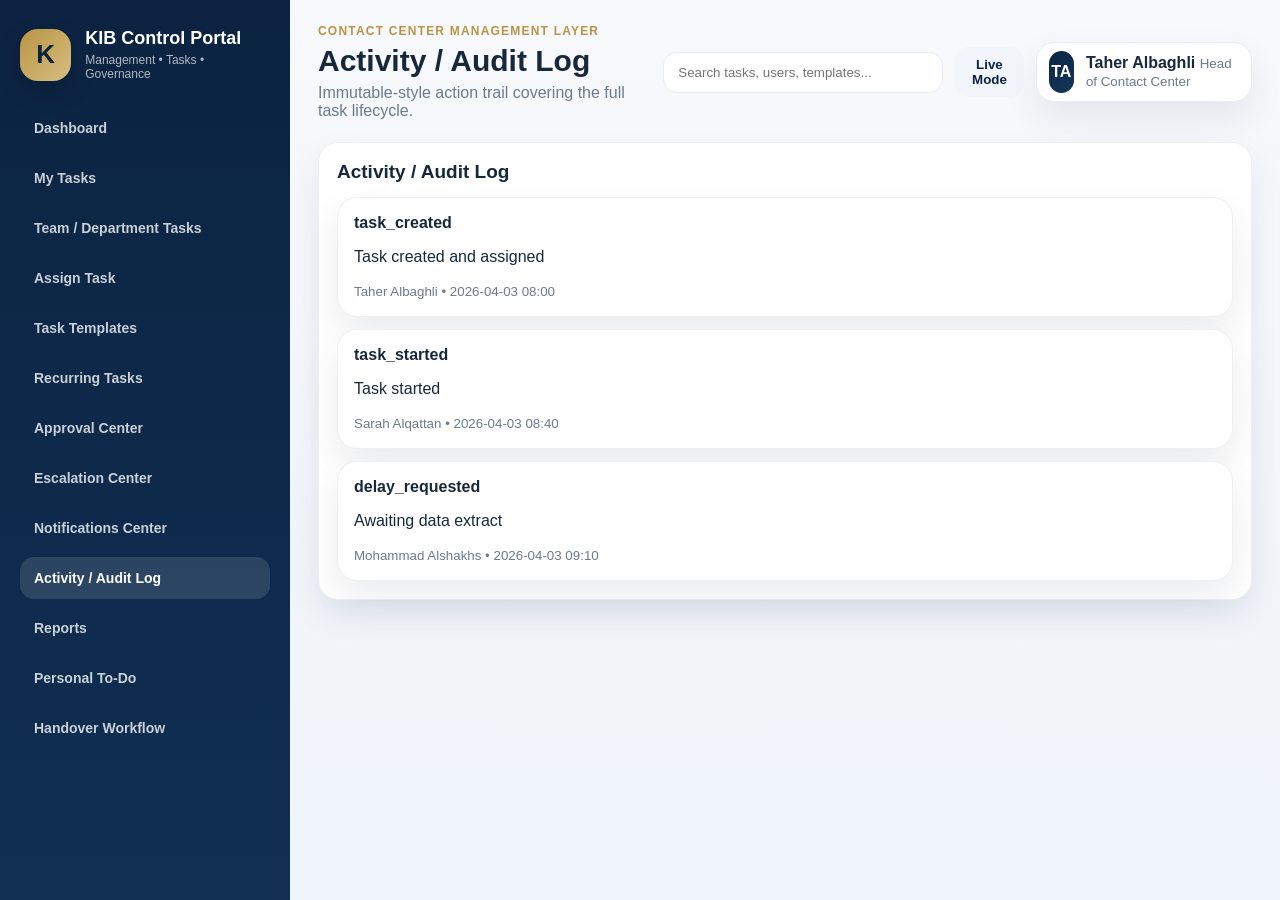
==== pages/activity-log.html @ 5ded1cab "Add files via upload" ====
<!DOCTYPE html>
<html lang="en">
<head>
  <meta charset="UTF-8" />
  <meta name="viewport" content="width=device-width, initial-scale=1.0" />
  <title>Activity / Audit Log | KIB Control Portal</title>
  <link rel="stylesheet" href="../assets/css/styles.css" />
</head>
<body>
<script src="../assets/js/config.js"></script>
<script src="../assets/js/api.js"></script>
<script src="../assets/js/shell.js"></script>
<script src="../assets/js/app.js"></script>
<script>
  bootstrapPage("activity-log", "Activity / Audit Log", "Immutable-style action trail covering the full task lifecycle.", "activityLog");
</script>
</body>
</html>
---- assets/css/styles.css ----
:root{
  --bg:#f4f7fb;--surface:#fff;--surface-2:#f8fbff;--navy:#0B2341;--navy-2:#15365C;--gold:#B99444;
  --text:#18283b;--muted:#6c7a8c;--line:#e6edf5;--shadow:0 16px 35px rgba(9,27,46,.08);
  --success:#12805c;--warning:#b98315;--danger:#c13a3a;--info:#2a67d0;
  --radius:20px;--radius-sm:14px;
}
*{box-sizing:border-box}
body{margin:0;font-family:Inter,Arial,sans-serif;background:linear-gradient(180deg,#f7f9fc,#eff4fa);color:var(--text)}
a{text-decoration:none;color:inherit}
.portal-shell{display:grid;grid-template-columns:290px 1fr;min-height:100vh}
.sidebar{background:linear-gradient(180deg,var(--navy),#102f53);padding:28px 20px;color:#fff;position:sticky;top:0;height:100vh}
.brand{display:flex;gap:14px;align-items:center;margin-bottom:26px}
.brand-mark{width:52px;height:52px;border-radius:18px;background:linear-gradient(135deg,var(--gold),#d7be81);color:var(--navy);display:grid;place-items:center;font-size:26px;font-weight:800;box-shadow:0 10px 25px rgba(0,0,0,.18)}
.brand h1{margin:0;font-size:18px}.brand p{margin:4px 0 0;color:rgba(255,255,255,.68);font-size:12px}
.sidebar-nav{display:flex;flex-direction:column;gap:8px}
.nav-link{padding:13px 14px;border-radius:14px;color:rgba(255,255,255,.78);font-weight:600;font-size:14px}
.nav-link:hover,.nav-link.active{background:rgba(255,255,255,.12);color:#fff}
.layout{padding:24px 28px 40px}
.topbar{display:flex;justify-content:space-between;gap:18px;align-items:center;margin-bottom:22px}
.eyebrow{color:var(--gold);font-weight:700;font-size:12px;letter-spacing:.1em;text-transform:uppercase}
.topbar h2{margin:6px 0 6px;font-size:30px}.topbar p{margin:0;color:var(--muted)}
.topbar-actions{display:flex;gap:12px;align-items:center}
.global-search{padding:12px 14px;border:1px solid var(--line);background:#fff;border-radius:14px;min-width:280px}
.user-box{display:flex;gap:12px;align-items:center;padding:8px 12px;background:#fff;border:1px solid var(--line);border-radius:18px;box-shadow:var(--shadow)}
.avatar{width:42px;height:42px;border-radius:14px;background:linear-gradient(135deg,var(--navy),var(--navy-2));color:#fff;display:grid;place-items:center;font-weight:800}
.page-content{display:grid;gap:18px}
.metrics-grid{display:grid;grid-template-columns:repeat(8,minmax(0,1fr));gap:14px}
.metric-card,.panel,.stack-card,.template-card,.approval-card,.timeline-item{background:var(--surface);border:1px solid rgba(17,45,74,.07);border-radius:var(--radius);box-shadow:var(--shadow)}
.metric-card{padding:18px}.metric-card span{display:block;color:var(--muted);font-size:12px;font-weight:700;text-transform:uppercase;letter-spacing:.05em}.metric-card strong{display:block;font-size:28px;margin-top:6px}.metric-card small{color:var(--muted)}
.two-col{display:grid;grid-template-columns:1.6fr 1fr;gap:18px}.three-col{display:grid;grid-template-columns:repeat(3,1fr);gap:18px}
.panel{padding:18px}.panel-head{display:flex;justify-content:space-between;align-items:center;margin-bottom:14px}.panel-head h3{margin:0;font-size:19px}
.table-wrap{overflow:auto}.table{width:100%;border-collapse:collapse}.table th,.table td{padding:14px 12px;border-bottom:1px solid var(--line);text-align:left;vertical-align:top}.table th{font-size:12px;text-transform:uppercase;letter-spacing:.05em;color:var(--muted)}
.btn{border:0;border-radius:14px;padding:10px 14px;font-weight:700;cursor:pointer}.btn-primary{background:linear-gradient(135deg,var(--navy),var(--navy-2));color:#fff}.btn-soft{background:#f2f5fa;color:var(--navy)}
.badge{display:inline-flex;align-items:center;padding:6px 10px;border-radius:999px;font-size:12px;font-weight:700;margin-right:6px;margin-bottom:6px}
.status-assigned,.status-acknowledged,.status-in-progress,.status-pending-approval,.status-handover-in-progress{background:rgba(42,103,208,.1);color:var(--info)}
.status-completed,.status-closed{background:rgba(18,128,92,.12);color:var(--success)}
.status-overdue,.status-escalated,.priority-high,.priority-critical{background:rgba(193,58,58,.12);color:var(--danger)}
.status-deferred-requested,.status-deferred-approved,.priority-medium{background:rgba(185,131,21,.12);color:var(--warning)}
.priority-low,.flag-daily-control,.flag-weekly-control,.flag-monthly-control{background:rgba(11,35,65,.07);color:var(--navy)}
.flag-evidence-required,.flag-approval-required{background:rgba(185,148,68,.18);color:#7d5f1d}
.card-grid{display:grid;grid-template-columns:repeat(auto-fit,minmax(280px,1fr));gap:16px}
.template-card,.stack-card,.approval-card,.timeline-item{padding:16px}
.timeline{display:flex;flex-direction:column;gap:12px}.stack-list{display:flex;flex-direction:column;gap:12px}
.card-actions,.action-grid,.chip-row{display:flex;gap:10px;flex-wrap:wrap}.detail-grid{display:grid;gap:16px}.detail-grid-two{display:grid;grid-template-columns:repeat(2,1fr);gap:14px}.detail-grid-two label{display:block;color:var(--muted);font-size:12px;margin-bottom:6px}
.form-grid{display:grid;grid-template-columns:repeat(2,minmax(0,1fr));gap:12px}.form-grid.compact{grid-template-columns:2fr 1.2fr 1fr auto}
.form-grid textarea,.form-grid button,.form-grid label{grid-column:span 2}.form-grid input,.form-grid select,.form-grid textarea{padding:12px 14px;border:1px solid var(--line);border-radius:14px;background:#fff}
.check{display:flex;align-items:center;gap:8px;color:var(--text)}
.drawer,.modal{position:fixed;inset:0;display:none;align-items:stretch;justify-content:flex-end;background:rgba(9,20,36,.35);z-index:40}
.drawer.open,.modal.open{display:flex}
.drawer-card{width:560px;background:#fff;height:100vh;box-shadow:-20px 0 50px rgba(9,27,46,.18);display:flex;flex-direction:column}
.drawer-header{padding:18px;border-bottom:1px solid var(--line);display:flex;justify-content:space-between;align-items:center}.drawer-body{padding:18px;overflow:auto}
.modal{align-items:center;justify-content:center}.modal-card{width:min(720px,calc(100vw - 40px));background:#fff;border-radius:24px;padding:20px;box-shadow:0 24px 60px rgba(9,27,46,.2)}
.modal-header{display:flex;justify-content:space-between;align-items:center;margin-bottom:16px}
small{color:var(--muted)}
@media (max-width:1400px){.metrics-grid{grid-template-columns:repeat(4,1fr)}}
@media (max-width:1100px){.portal-shell{grid-template-columns:90px 1fr}.brand h1,.brand p,.nav-link{font-size:0}.brand{justify-content:center}.topbar{flex-direction:column;align-items:stretch}.two-col,.three-col,.detail-grid-two,.form-grid,.form-grid.compact{grid-template-columns:1fr}.form-grid textarea,.form-grid button,.form-grid label{grid-column:span 1}}
@media (max-width:780px){.portal-shell{grid-template-columns:1fr}.sidebar{display:none}.layout{padding:18px}.metrics-grid{grid-template-columns:repeat(2,1fr)}.drawer-card{width:100vw}.global-search{min-width:0;width:100%}.topbar-actions{flex-wrap:wrap}}
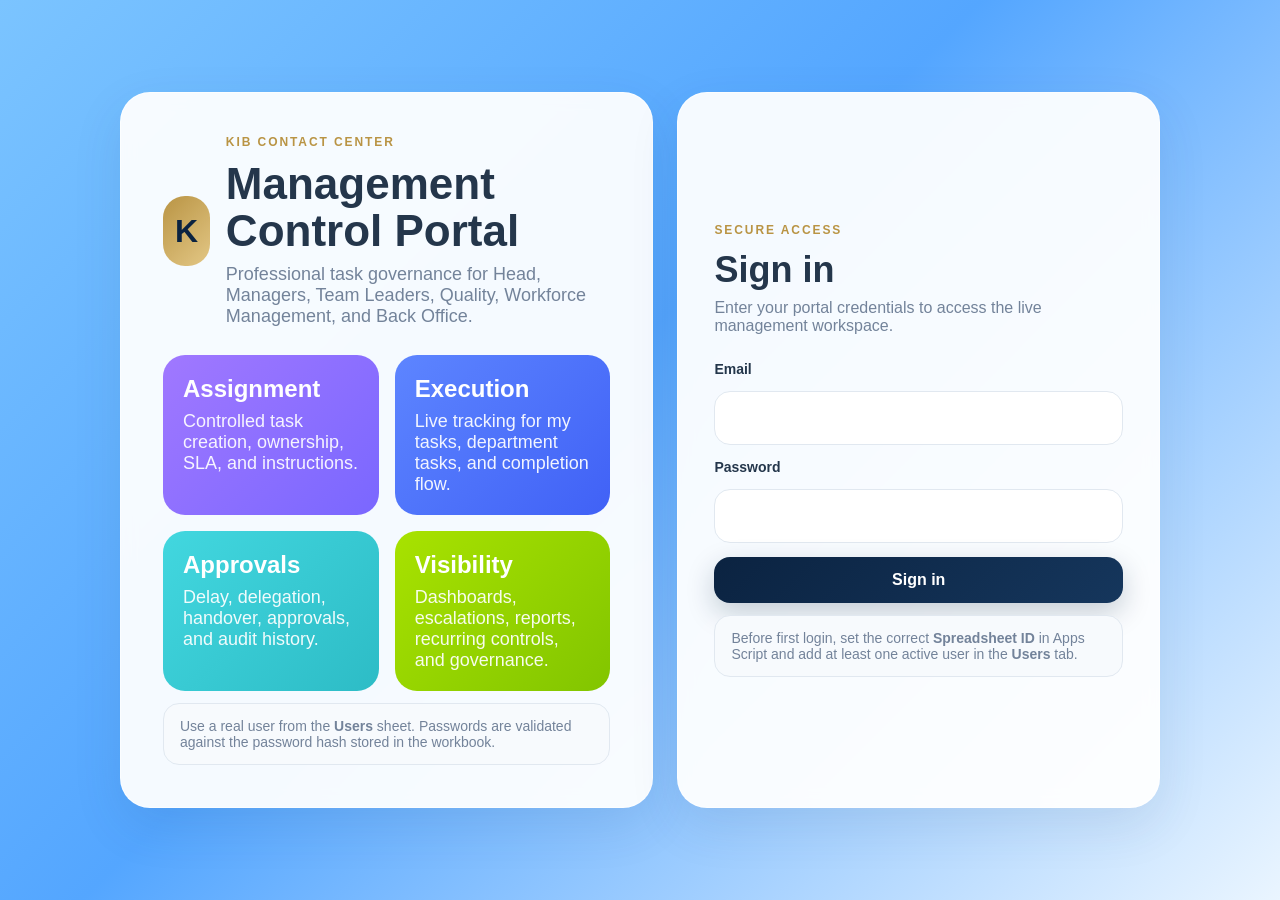
==== commit 4d7694e2: "Add files via upload" ====
--- a/pages/activity-log.html
+++ b/pages/activity-log.html
@@ -3,16 +3,17 @@
 <head>
   <meta charset="UTF-8" />
   <meta name="viewport" content="width=device-width, initial-scale=1.0" />
-  <title>Activity / Audit Log | KIB Control Portal</title>
+  <title>Activity / Audit Log | KIB Contact Center Management Portal</title>
   <link rel="stylesheet" href="../assets/css/styles.css" />
 </head>
 <body>
-<script src="../assets/js/config.js"></script>
-<script src="../assets/js/api.js"></script>
-<script src="../assets/js/shell.js"></script>
-<script src="../assets/js/app.js"></script>
-<script>
-  bootstrapPage("activity-log", "Activity / Audit Log", "Immutable-style action trail covering the full task lifecycle.", "activityLog");
-</script>
+  <script src="../assets/js/config.js"></script>
+  <script src="../assets/js/api.js"></script>
+  <script src="../assets/js/auth.js"></script>
+  <script src="../assets/js/shell.js"></script>
+  <script src="../assets/js/app.js"></script>
+  <script>
+    bootstrapPage('activity-log', 'Activity / Audit Log', 'Full audit visibility for operational actions and control events.', 'activityLog');
+  </script>
 </body>
-</html>+</html>
--- a/assets/css/styles.css
+++ b/assets/css/styles.css
@@ -1,58 +1,88 @@
-
-:root{
-  --bg:#f4f7fb;--surface:#fff;--surface-2:#f8fbff;--navy:#0B2341;--navy-2:#15365C;--gold:#B99444;
-  --text:#18283b;--muted:#6c7a8c;--line:#e6edf5;--shadow:0 16px 35px rgba(9,27,46,.08);
-  --success:#12805c;--warning:#b98315;--danger:#c13a3a;--info:#2a67d0;
-  --radius:20px;--radius-sm:14px;
+:root {
+  --bg:#EAF5FF;
+  --surface:#ffffff;
+  --surface-soft:#f6f8fc;
+  --text:#24364B;
+  --muted:#73839A;
+  --line:#E1E8F0;
+  --shadow:0 18px 50px rgba(43,73,108,.10);
+  --radius:24px;
+  --radius-md:18px;
+  --radius-sm:14px;
+  --navy:#0B2341;
+  --navy-2:#15365C;
+  --gold:#B99444;
+  --violet:#8B6CF8;
+  --blue:#466BFF;
+  --cyan:#35C5CF;
+  --green:#96D700;
+  --danger:#E55353;
+  --warning:#F3A530;
+  --success:#2AA772;
 }
 *{box-sizing:border-box}
-body{margin:0;font-family:Inter,Arial,sans-serif;background:linear-gradient(180deg,#f7f9fc,#eff4fa);color:var(--text)}
+html,body{margin:0;padding:0;font-family:Inter,Arial,sans-serif;color:var(--text);background:linear-gradient(135deg,#7BC4FF 0%, #53A9FF 18%, #F5F8FC 18%, #F5F8FC 100%);min-height:100%}
 a{text-decoration:none;color:inherit}
-.portal-shell{display:grid;grid-template-columns:290px 1fr;min-height:100vh}
-.sidebar{background:linear-gradient(180deg,var(--navy),#102f53);padding:28px 20px;color:#fff;position:sticky;top:0;height:100vh}
-.brand{display:flex;gap:14px;align-items:center;margin-bottom:26px}
-.brand-mark{width:52px;height:52px;border-radius:18px;background:linear-gradient(135deg,var(--gold),#d7be81);color:var(--navy);display:grid;place-items:center;font-size:26px;font-weight:800;box-shadow:0 10px 25px rgba(0,0,0,.18)}
-.brand h1{margin:0;font-size:18px}.brand p{margin:4px 0 0;color:rgba(255,255,255,.68);font-size:12px}
-.sidebar-nav{display:flex;flex-direction:column;gap:8px}
-.nav-link{padding:13px 14px;border-radius:14px;color:rgba(255,255,255,.78);font-weight:600;font-size:14px}
+button,input,select,textarea{font:inherit}
+body.login-page{min-height:100vh;display:grid;place-items:center;padding:28px;background:linear-gradient(135deg,#7BC4FF 0%,#54A6FF 45%,#EAF5FF 100%)}
+.login-shell{width:min(1040px,100%);display:grid;grid-template-columns:1.05fr .95fr;gap:24px;align-items:stretch}
+.login-brand,.login-card{background:rgba(255,255,255,.94);backdrop-filter:blur(8px);border-radius:30px;box-shadow:var(--shadow);border:1px solid rgba(255,255,255,.6)}
+.login-brand{padding:42px;display:flex;flex-direction:column;justify-content:space-between;min-height:620px}
+.login-mark{display:flex;align-items:center;gap:16px}.login-mark-badge{width:70px;height:70px;border-radius:22px;background:linear-gradient(135deg,var(--gold),#E3C785);display:grid;place-items:center;color:var(--navy);font-size:32px;font-weight:800}
+.login-brand h1{font-size:44px;line-height:1.05;margin:0 0 10px}.login-brand p{color:var(--muted);font-size:18px;max-width:520px;margin:0}
+.feature-board{display:grid;grid-template-columns:repeat(2,minmax(0,1fr));gap:16px;margin-top:28px}
+.feature-tile{padding:20px;border-radius:22px;color:#fff;min-height:150px;display:flex;flex-direction:column;justify-content:space-between}
+.tile-violet{background:linear-gradient(135deg,#A078FF,#7A67FF)}
+.tile-blue{background:linear-gradient(135deg,#5D85FF,#4061F6)}
+.tile-cyan{background:linear-gradient(135deg,#42D7DF,#2DBCC6)}
+.tile-green{background:linear-gradient(135deg,#A8E200,#82C500)}
+.feature-tile h3{margin:0;font-size:24px}.feature-tile p{margin:8px 0 0;color:rgba(255,255,255,.92)}
+.login-card{padding:36px;display:flex;flex-direction:column;justify-content:center}
+.form-eyebrow{font-size:12px;letter-spacing:.16em;text-transform:uppercase;color:var(--gold);font-weight:800;margin-bottom:12px}
+.login-card h2{margin:0 0 8px;font-size:36px}.login-card p{margin:0 0 26px;color:var(--muted)}
+.login-form{display:grid;gap:14px}.field-group{display:grid;gap:8px}.field-group label{font-weight:700;font-size:14px}
+.input-shell{border:1px solid var(--line);background:#fff;border-radius:16px;padding:14px 16px;min-height:54px}
+.input-shell input,.input-shell textarea,.input-shell select{width:100%;border:0;outline:0;background:transparent;color:var(--text)}
+.btn{border:0;border-radius:16px;padding:14px 18px;font-weight:800;cursor:pointer;transition:.2s ease}
+.btn:hover{transform:translateY(-1px)}
+.btn-primary{background:linear-gradient(135deg,var(--navy),var(--navy-2));color:#fff;box-shadow:0 10px 28px rgba(11,35,65,.22)}
+.btn-outline{background:#fff;border:1px solid var(--line);color:var(--navy)}
+.btn-block{width:100%}.btn-sm{padding:10px 12px;border-radius:12px;font-size:13px}
+.inline-note{margin-top:12px;padding:14px 16px;border-radius:16px;background:#F7FAFD;border:1px solid var(--line);color:var(--muted);font-size:14px}
+.error-box{display:none;padding:12px 14px;border-radius:14px;background:#FFF3F3;border:1px solid #FFD8D8;color:#B33D3D;font-size:14px}
+.mobile-topbar{display:none}
+.app-shell{display:grid;grid-template-columns:290px 1fr;min-height:100vh}
+.sidebar{background:linear-gradient(180deg,var(--navy),#0F3154);color:#fff;padding:22px 18px;position:sticky;top:0;height:100vh;display:flex;flex-direction:column;gap:18px;box-shadow:var(--shadow)}
+.brand-panel{display:flex;gap:14px;align-items:center;padding:10px 12px;border-radius:20px;background:rgba(255,255,255,.06)}
+.brand-mark{width:52px;height:52px;border-radius:18px;background:linear-gradient(135deg,var(--gold),#E2C986);display:grid;place-items:center;color:var(--navy);font-size:26px;font-weight:800}
+.brand-title{font-weight:800;font-size:19px}.brand-subtitle{font-size:12px;color:rgba(255,255,255,.72);margin-top:4px}
+.sidebar-section-label{font-size:12px;text-transform:uppercase;letter-spacing:.16em;color:rgba(255,255,255,.46);padding:0 12px;margin-top:4px}
+.nav-list{display:flex;flex-direction:column;gap:8px;overflow:auto;padding-right:4px}
+.nav-link{padding:14px 14px;border-radius:16px;color:rgba(255,255,255,.84);font-weight:700}
 .nav-link:hover,.nav-link.active{background:rgba(255,255,255,.12);color:#fff}
-.layout{padding:24px 28px 40px}
-.topbar{display:flex;justify-content:space-between;gap:18px;align-items:center;margin-bottom:22px}
-.eyebrow{color:var(--gold);font-weight:700;font-size:12px;letter-spacing:.1em;text-transform:uppercase}
-.topbar h2{margin:6px 0 6px;font-size:30px}.topbar p{margin:0;color:var(--muted)}
-.topbar-actions{display:flex;gap:12px;align-items:center}
-.global-search{padding:12px 14px;border:1px solid var(--line);background:#fff;border-radius:14px;min-width:280px}
-.user-box{display:flex;gap:12px;align-items:center;padding:8px 12px;background:#fff;border:1px solid var(--line);border-radius:18px;box-shadow:var(--shadow)}
-.avatar{width:42px;height:42px;border-radius:14px;background:linear-gradient(135deg,var(--navy),var(--navy-2));color:#fff;display:grid;place-items:center;font-weight:800}
-.page-content{display:grid;gap:18px}
-.metrics-grid{display:grid;grid-template-columns:repeat(8,minmax(0,1fr));gap:14px}
-.metric-card,.panel,.stack-card,.template-card,.approval-card,.timeline-item{background:var(--surface);border:1px solid rgba(17,45,74,.07);border-radius:var(--radius);box-shadow:var(--shadow)}
-.metric-card{padding:18px}.metric-card span{display:block;color:var(--muted);font-size:12px;font-weight:700;text-transform:uppercase;letter-spacing:.05em}.metric-card strong{display:block;font-size:28px;margin-top:6px}.metric-card small{color:var(--muted)}
-.two-col{display:grid;grid-template-columns:1.6fr 1fr;gap:18px}.three-col{display:grid;grid-template-columns:repeat(3,1fr);gap:18px}
-.panel{padding:18px}.panel-head{display:flex;justify-content:space-between;align-items:center;margin-bottom:14px}.panel-head h3{margin:0;font-size:19px}
-.table-wrap{overflow:auto}.table{width:100%;border-collapse:collapse}.table th,.table td{padding:14px 12px;border-bottom:1px solid var(--line);text-align:left;vertical-align:top}.table th{font-size:12px;text-transform:uppercase;letter-spacing:.05em;color:var(--muted)}
-.btn{border:0;border-radius:14px;padding:10px 14px;font-weight:700;cursor:pointer}.btn-primary{background:linear-gradient(135deg,var(--navy),var(--navy-2));color:#fff}.btn-soft{background:#f2f5fa;color:var(--navy)}
-.badge{display:inline-flex;align-items:center;padding:6px 10px;border-radius:999px;font-size:12px;font-weight:700;margin-right:6px;margin-bottom:6px}
-.status-assigned,.status-acknowledged,.status-in-progress,.status-pending-approval,.status-handover-in-progress{background:rgba(42,103,208,.1);color:var(--info)}
-.status-completed,.status-closed{background:rgba(18,128,92,.12);color:var(--success)}
-.status-overdue,.status-escalated,.priority-high,.priority-critical{background:rgba(193,58,58,.12);color:var(--danger)}
-.status-deferred-requested,.status-deferred-approved,.priority-medium{background:rgba(185,131,21,.12);color:var(--warning)}
-.priority-low,.flag-daily-control,.flag-weekly-control,.flag-monthly-control{background:rgba(11,35,65,.07);color:var(--navy)}
-.flag-evidence-required,.flag-approval-required{background:rgba(185,148,68,.18);color:#7d5f1d}
-.card-grid{display:grid;grid-template-columns:repeat(auto-fit,minmax(280px,1fr));gap:16px}
-.template-card,.stack-card,.approval-card,.timeline-item{padding:16px}
-.timeline{display:flex;flex-direction:column;gap:12px}.stack-list{display:flex;flex-direction:column;gap:12px}
-.card-actions,.action-grid,.chip-row{display:flex;gap:10px;flex-wrap:wrap}.detail-grid{display:grid;gap:16px}.detail-grid-two{display:grid;grid-template-columns:repeat(2,1fr);gap:14px}.detail-grid-two label{display:block;color:var(--muted);font-size:12px;margin-bottom:6px}
-.form-grid{display:grid;grid-template-columns:repeat(2,minmax(0,1fr));gap:12px}.form-grid.compact{grid-template-columns:2fr 1.2fr 1fr auto}
-.form-grid textarea,.form-grid button,.form-grid label{grid-column:span 2}.form-grid input,.form-grid select,.form-grid textarea{padding:12px 14px;border:1px solid var(--line);border-radius:14px;background:#fff}
-.check{display:flex;align-items:center;gap:8px;color:var(--text)}
-.drawer,.modal{position:fixed;inset:0;display:none;align-items:stretch;justify-content:flex-end;background:rgba(9,20,36,.35);z-index:40}
-.drawer.open,.modal.open{display:flex}
-.drawer-card{width:560px;background:#fff;height:100vh;box-shadow:-20px 0 50px rgba(9,27,46,.18);display:flex;flex-direction:column}
-.drawer-header{padding:18px;border-bottom:1px solid var(--line);display:flex;justify-content:space-between;align-items:center}.drawer-body{padding:18px;overflow:auto}
-.modal{align-items:center;justify-content:center}.modal-card{width:min(720px,calc(100vw - 40px));background:#fff;border-radius:24px;padding:20px;box-shadow:0 24px 60px rgba(9,27,46,.2)}
-.modal-header{display:flex;justify-content:space-between;align-items:center;margin-bottom:16px}
-small{color:var(--muted)}
-@media (max-width:1400px){.metrics-grid{grid-template-columns:repeat(4,1fr)}}
-@media (max-width:1100px){.portal-shell{grid-template-columns:90px 1fr}.brand h1,.brand p,.nav-link{font-size:0}.brand{justify-content:center}.topbar{flex-direction:column;align-items:stretch}.two-col,.three-col,.detail-grid-two,.form-grid,.form-grid.compact{grid-template-columns:1fr}.form-grid textarea,.form-grid button,.form-grid label{grid-column:span 1}}
-@media (max-width:780px){.portal-shell{grid-template-columns:1fr}.sidebar{display:none}.layout{padding:18px}.metrics-grid{grid-template-columns:repeat(2,1fr)}.drawer-card{width:100vw}.global-search{min-width:0;width:100%}.topbar-actions{flex-wrap:wrap}}
+.sidebar-footer{margin-top:auto;display:grid;gap:12px}.user-summary{display:flex;gap:12px;align-items:center;padding:12px;border-radius:18px;background:rgba(255,255,255,.08)}
+.user-summary strong,.user-chip strong{display:block}.user-summary small,.user-chip small{color:rgba(255,255,255,.72)}
+.user-avatar{width:42px;height:42px;border-radius:14px;background:rgba(255,255,255,.12);display:grid;place-items:center;font-weight:800;color:#fff}.user-avatar--dark{background:linear-gradient(135deg,var(--navy),var(--navy-2))}
+.workspace{padding:26px 28px 36px;display:grid;gap:20px}
+.hero-bar{display:flex;justify-content:space-between;gap:18px;align-items:center}.eyebrow{font-size:12px;letter-spacing:.16em;text-transform:uppercase;color:var(--gold);font-weight:800;margin-bottom:8px}
+.hero-bar h1{margin:0;font-size:42px;line-height:1.05}.hero-bar p{margin:8px 0 0;color:var(--muted);font-size:18px;max-width:720px}
+.hero-tools{display:flex;gap:14px;align-items:center}.search-wrap{background:#fff;border:1px solid var(--line);border-radius:18px;padding:0 16px;min-width:320px}.search-wrap input{border:0;outline:0;background:transparent;width:100%;height:54px}
+.user-chip{display:flex;gap:12px;align-items:center;background:#fff;border:1px solid rgba(36,54,75,.08);border-radius:22px;padding:10px 14px;box-shadow:var(--shadow)}
+.page-content{display:grid;gap:20px}
+.metrics-grid{display:grid;grid-template-columns:repeat(4,minmax(0,1fr));gap:18px}.metric-card{border-radius:24px;padding:20px 22px;color:#fff;box-shadow:var(--shadow)}.metric-card span{display:block;font-size:13px;font-weight:700;opacity:.92}.metric-card strong{display:block;font-size:34px;margin-top:12px}.metric-blue{background:linear-gradient(135deg,#6095FF,#4465FA)}.metric-violet{background:linear-gradient(135deg,#9B7BFF,#8268FF)}.metric-cyan{background:linear-gradient(135deg,#42D4DE,#2BBCC6)}.metric-green{background:linear-gradient(135deg,#A6DF00,#85C800)}
+.section-card{background:rgba(255,255,255,.95);border:1px solid rgba(255,255,255,.7);border-radius:28px;padding:18px;box-shadow:var(--shadow)}.section-head{display:flex;justify-content:space-between;align-items:center;gap:12px;margin-bottom:16px}.section-head h3{margin:0;font-size:30px}.text-link{font-weight:800;color:var(--navy)}
+.board-grid{display:grid;grid-template-columns:repeat(4,minmax(280px,1fr));gap:16px;overflow:auto}.board-lane{background:#F3F6FA;border-radius:22px;min-height:460px;border:1px solid rgba(36,54,75,.05);overflow:hidden}.board-lane header{display:flex;justify-content:space-between;align-items:center;color:#fff;padding:18px 18px 16px;font-size:18px;font-weight:800}.lane-violet header{background:linear-gradient(90deg,#A17CFF,#7E69FF)}.lane-blue header{background:linear-gradient(90deg,#5C84FF,#4263F9)}.lane-cyan header{background:linear-gradient(90deg,#42D7DF,#2ABCC5)}.lane-green header{background:linear-gradient(90deg,#A8E200,#86C800)}.board-body{padding:14px;display:grid;gap:14px;align-content:start;min-height:400px}
+.task-card{background:#fff;border:1px solid rgba(36,54,75,.06);border-radius:20px;padding:18px;box-shadow:0 12px 24px rgba(36,54,75,.08);cursor:pointer}.task-card:hover{transform:translateY(-1px)}
+.task-card-top{display:flex;justify-content:space-between;gap:12px;align-items:flex-start}.task-title-block h4{margin:0;font-size:18px}.task-title-block p{margin:8px 0 0;color:var(--muted);font-size:14px;line-height:1.5}.task-mini-avatar{width:38px;height:38px;border-radius:50%;display:grid;place-items:center;background:linear-gradient(135deg,#5AB9FF,#7ED5FF);color:#fff;font-weight:800;flex:0 0 auto}
+.board-tags{display:flex;gap:8px;flex-wrap:wrap;margin-top:14px}.task-meta{margin-top:12px;color:var(--muted);font-size:13px}
+.badge{display:inline-flex;align-items:center;padding:7px 10px;border-radius:999px;font-size:12px;font-weight:800}.status-assigned,.status-acknowledged,.status-in-progress,.status-pending-approval,.status-handover-in-progress,.flag-task,.flag-template,.flag-no-reminder,.flag-no-escalation{background:rgba(70,107,255,.12);color:#3658D8}.status-completed,.status-closed{background:rgba(42,167,114,.14);color:#1B8B59}.status-overdue,.status-escalated,.status-rejected,.priority-critical,.priority-high{background:rgba(229,83,83,.14);color:#CC3535}.status-deferred-requested,.status-deferred-approved,.priority-medium{background:rgba(243,165,48,.14);color:#D48013}.priority-low,.flag-daily-control,.flag-weekly-control,.flag-monthly-control{background:rgba(139,108,248,.12);color:#7457DF}
+.content-grid{display:grid;gap:20px}.content-grid.two-col{grid-template-columns:1.2fr .8fr}.activity-list{display:grid;gap:12px}.activity-item,.approval-card,.template-card{background:#fff;border:1px solid rgba(36,54,75,.06);border-radius:20px;padding:16px;box-shadow:0 10px 22px rgba(36,54,75,.06)}.activity-item strong,.approval-card strong,.template-card h4{display:block}.activity-item p,.approval-card p,.template-card p{color:var(--muted);margin:8px 0 0;line-height:1.55}.approval-list,.template-grid{display:grid;gap:14px}.template-grid{grid-template-columns:repeat(auto-fit,minmax(280px,1fr))}.card-actions{display:flex;gap:10px;flex-wrap:wrap}.table-shell{overflow:auto}.data-table{width:100%;border-collapse:collapse}.data-table th,.data-table td{padding:15px 12px;border-bottom:1px solid var(--line);text-align:left;vertical-align:top}.data-table th{font-size:12px;letter-spacing:.12em;text-transform:uppercase;color:var(--muted);font-weight:800}.data-table small{color:var(--muted)}
+.form-grid{display:grid;gap:14px}.form-grid.double{grid-template-columns:repeat(2,minmax(0,1fr))}.form-grid.triple{grid-template-columns:repeat(3,minmax(0,1fr))}.form-grid.single{grid-template-columns:1fr}.compact-space textarea{grid-column:1/-1}.toggle-row{display:flex;gap:14px;flex-wrap:wrap}.toggle-box{display:flex;align-items:center;gap:8px;padding:14px 16px;border:1px solid var(--line);border-radius:16px;background:#fff;font-weight:700}.field-group,.detail-grid,.drawer-actions{display:grid;gap:14px}.detail-grid{grid-template-columns:repeat(2,minmax(0,1fr))}.detail-card{background:#F5F8FC;border:1px solid var(--line);border-radius:18px;padding:14px}.detail-card label{display:block;font-size:12px;color:var(--muted);margin-bottom:6px;font-weight:700}.drawer-hero h2{margin:6px 0 10px;font-size:30px}.drawer-hero p{color:var(--muted);margin:0}.drawer-actions{grid-template-columns:repeat(2,minmax(0,1fr))}
+.drawer,.modal{position:fixed;inset:0;display:none;z-index:60}.drawer.open,.modal.open{display:flex}.drawer{justify-content:flex-end;background:rgba(9,19,35,.36)}.drawer-card{width:min(600px,100vw);height:100vh;background:#fff;box-shadow:-18px 0 46px rgba(9,19,35,.18);display:flex;flex-direction:column}.drawer-head{display:flex;justify-content:space-between;align-items:center;padding:20px 22px;border-bottom:1px solid var(--line)}.drawer-body{padding:20px 22px;overflow:auto}.modal{align-items:center;justify-content:center;background:rgba(9,19,35,.36);padding:20px}.modal-card{width:min(760px,100%);background:#fff;border-radius:28px;box-shadow:var(--shadow);padding:22px}.modal-head{display:flex;justify-content:space-between;align-items:center;margin-bottom:16px}
+.icon-btn{width:42px;height:42px;border-radius:14px;border:1px solid rgba(36,54,75,.08);background:#fff;cursor:pointer;font-size:18px}.sidebar-overlay{display:none}.sidebar-overlay.show{display:block;position:fixed;inset:0;background:rgba(9,19,35,.36);z-index:45}
+.toast-wrap{position:fixed;right:18px;bottom:18px;display:grid;gap:10px;z-index:80}.toast{min-width:240px;max-width:420px;padding:14px 16px;border-radius:16px;color:#fff;box-shadow:var(--shadow)}.toast-info{background:linear-gradient(135deg,var(--blue),#3357EA)}.toast-success{background:linear-gradient(135deg,var(--success),#1C8C5A)}.toast-error{background:linear-gradient(135deg,var(--danger),#BF3C3C)}
+.empty-state{display:grid;place-items:center;text-align:center;padding:28px;color:var(--muted);min-height:180px}.empty-icon{width:58px;height:58px;border-radius:18px;background:#EEF4FA;display:grid;place-items:center;font-size:22px;margin-bottom:10px}
+.fatal-state{min-height:100vh;display:grid;place-items:center;padding:24px;text-align:center}.fatal-state p{color:var(--muted)}
+@media (max-width: 1280px){.metrics-grid{grid-template-columns:repeat(2,minmax(0,1fr))}.board-grid{grid-template-columns:repeat(2,minmax(280px,1fr))}.hero-bar{flex-direction:column;align-items:flex-start}.hero-tools{width:100%;justify-content:space-between}.search-wrap{min-width:0;flex:1}}
+@media (max-width: 980px){.mobile-topbar{display:flex;position:sticky;top:0;z-index:55;justify-content:space-between;align-items:center;padding:14px 16px;background:rgba(255,255,255,.88);backdrop-filter:blur(12px);border-bottom:1px solid rgba(36,54,75,.08)}.mobile-brand{font-weight:800}.app-shell{grid-template-columns:1fr}.sidebar{position:fixed;left:0;top:0;bottom:0;z-index:50;transform:translateX(-105%);transition:.25s ease;width:280px}.sidebar.open{transform:translateX(0)}.workspace{padding:18px}.hero-bar h1{font-size:32px}.content-grid.two-col,.detail-grid,.form-grid.double,.form-grid.triple,.drawer-actions,.login-shell,.feature-board{grid-template-columns:1fr}.hero-tools{flex-wrap:wrap}.search-wrap,.user-chip{width:100%}}
+@media (max-width: 640px){body{background:linear-gradient(180deg,#7BC4FF 0%, #EAF5FF 24%, #F5F8FC 24%, #F5F8FC 100%)}.login-brand{padding:28px;min-height:auto}.login-brand h1{font-size:34px}.login-card{padding:28px}.metrics-grid{grid-template-columns:1fr}.board-grid{grid-template-columns:1fr}.section-head h3{font-size:24px}.hero-bar h1{font-size:28px}.drawer-head,.drawer-body,.modal-card{padding:16px}}
